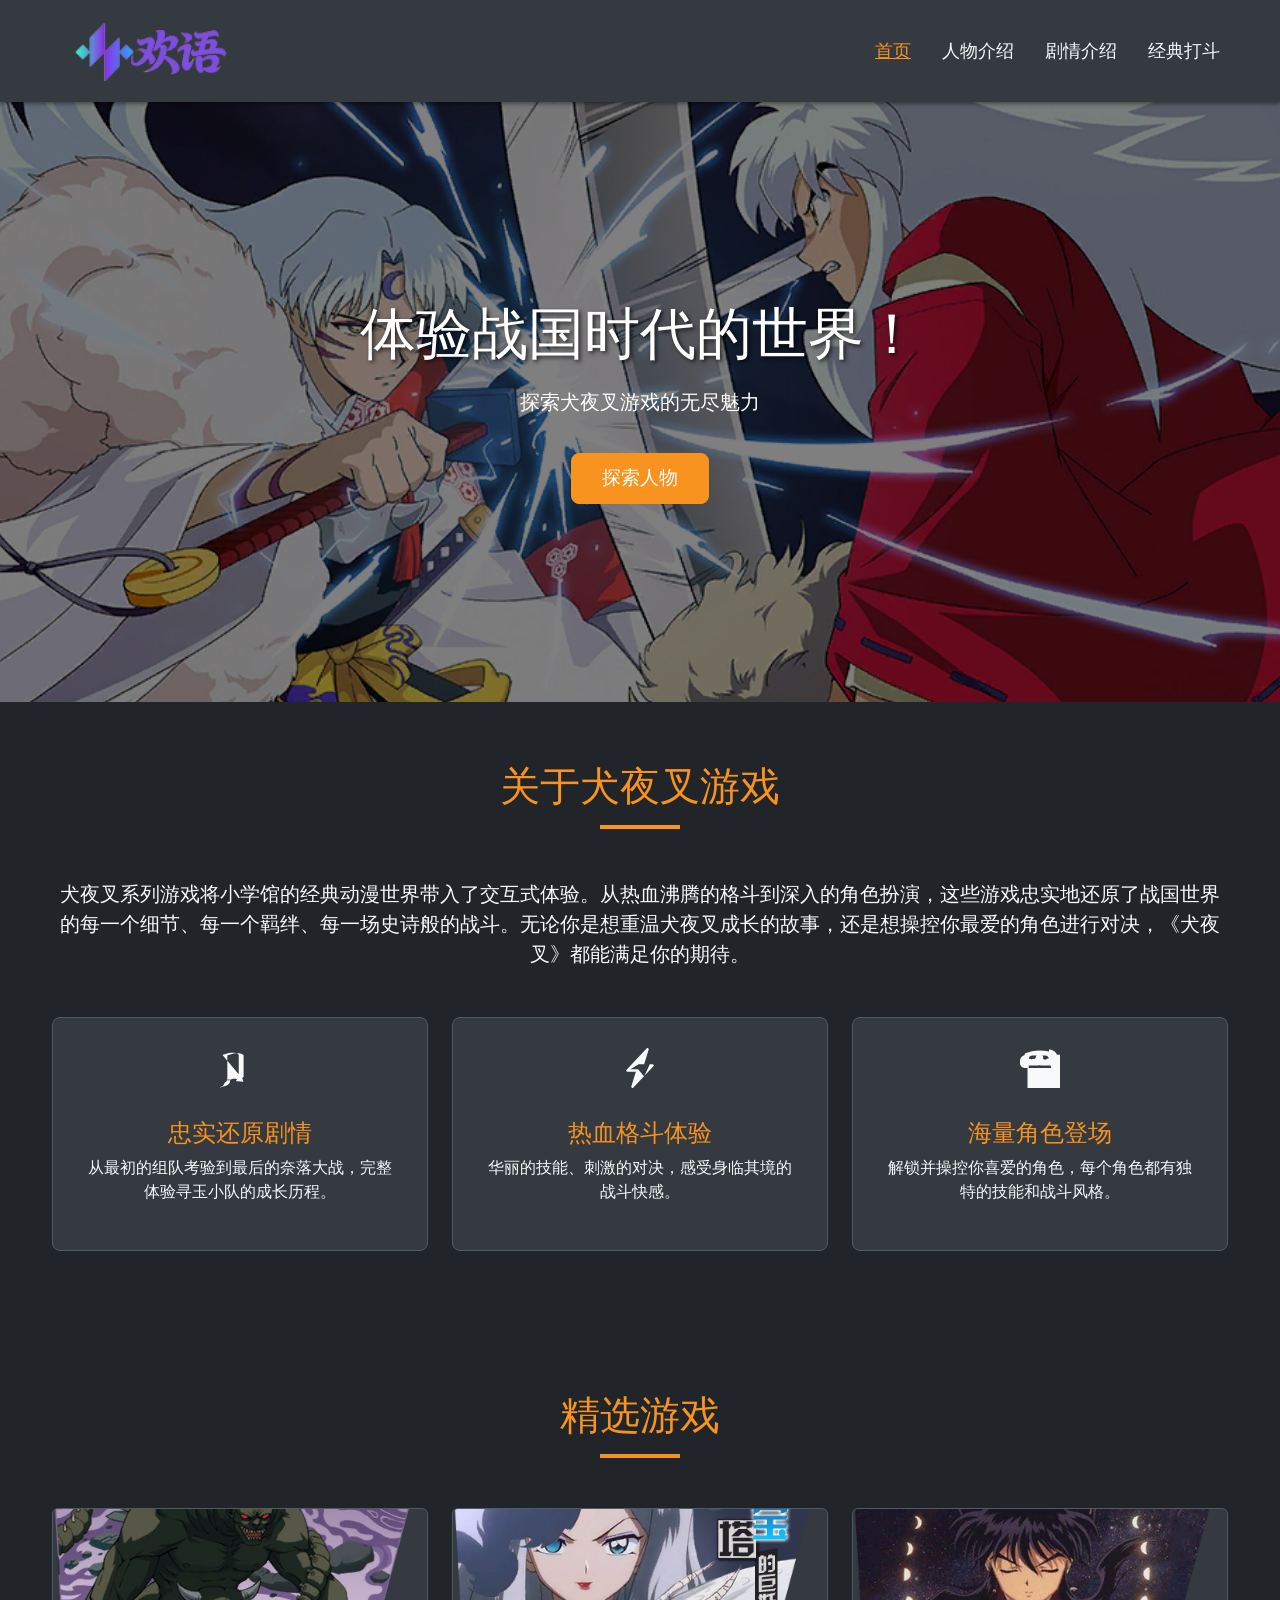
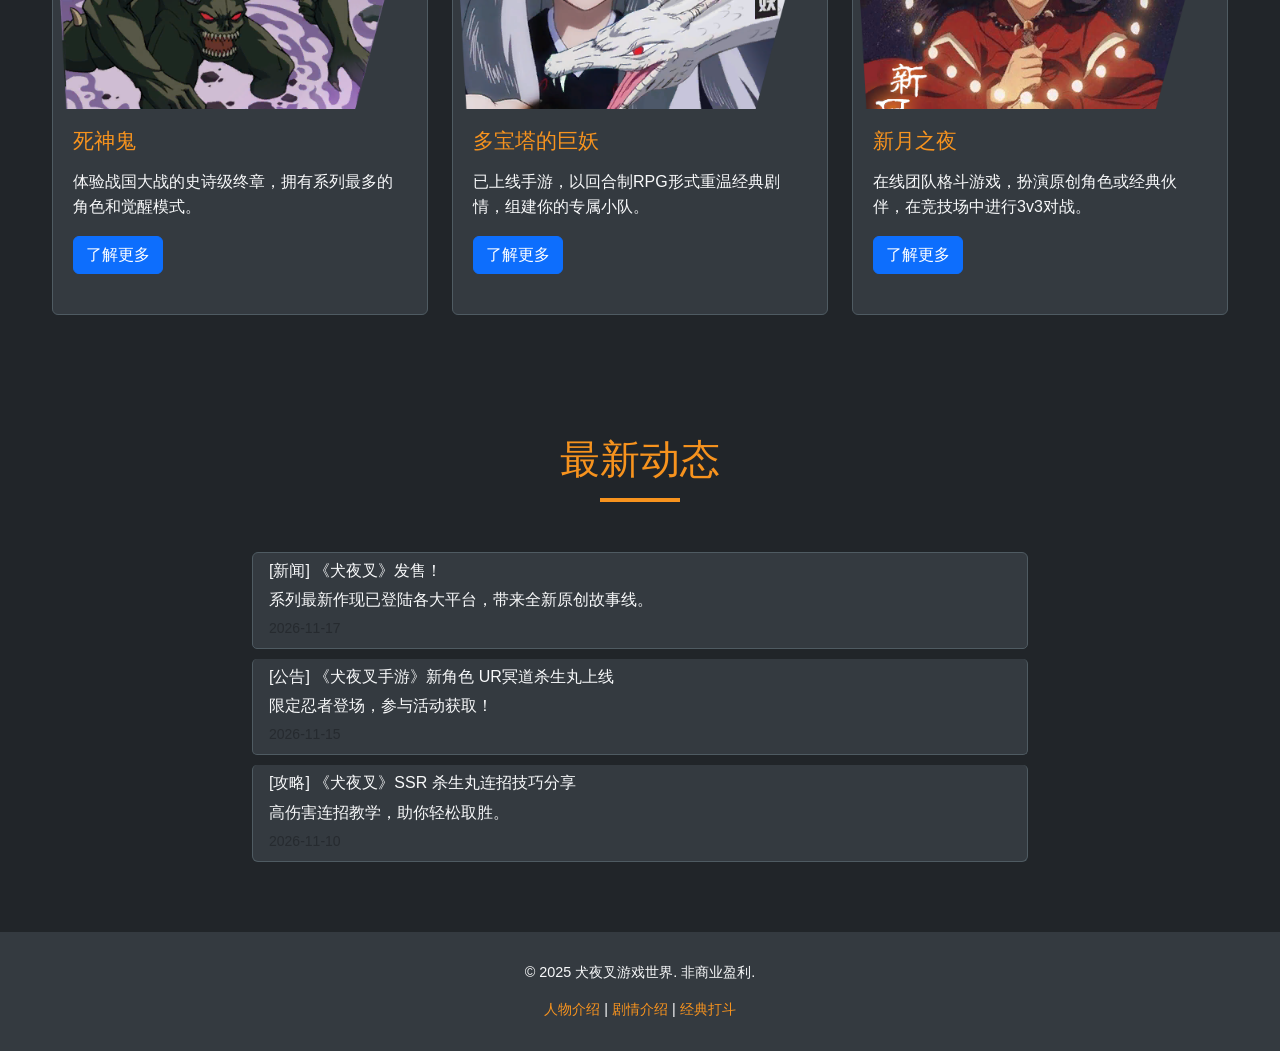
==== index.html @ 081df23e "Add files via upload" ====
<!DOCTYPE html>
<html lang="zh-CN">
<head>
    <meta charset="UTF-8">
    <meta name="viewport" content="width=device-width, initial-scale=1.0">
    <title>犬夜叉游戏世界 - 首页</title>
	<meta name="keywords" content="欢语">
	<meta name="description" content="《犬夜叉》官网">
	<link rel="shortcut icon" href="img/CheerSay.ico">
    <!-- 外部库 CSS -->
    <link href="https://cdn.jsdelivr.net/npm/bootstrap@5.3.0/dist/css/bootstrap.min.css" rel="stylesheet">
    <link href="https://unpkg.com/aos@2.3.1/dist/aos.css" rel="stylesheet">
    <!-- 自定义 CSS -->
    <link rel="stylesheet" href="css/style.css">
</head>
<body>
   
    <nav class="navbar navbar-expand-lg sticky-top">
        <div class="container">
            <a class="navbar-brand" href="index.html">
                 <img src="img/logo.png" alt="Inluyasha Logo">
            </a>
            <button class="navbar-toggler" type="button" data-bs-toggle="collapse" data-bs-target="#navbarNav" aria-controls="navbarNav" aria-expanded="false" aria-label="Toggle navigation">
                <span class="navbar-toggler-icon"></span>
            </button>
            <div class="collapse navbar-collapse" id="navbarNav">
                <ul class="navbar-nav ms-auto">
                    <li class="nav-item">
                        <a class="nav-link active" aria-current="page" href="index.html">首页</a>
                    </li>
                    <li class="nav-item">
                        <a class="nav-link" href="characters.html">人物介绍</a>
                    </li>
                    <li class="nav-item">
                        <a class="nav-link" href="story.html">剧情介绍</a>
                    </li>
                    <li class="nav-item">
                        <a class="nav-link" href="fights.html">经典打斗</a>
                    </li>
                </ul>
            </div>
        </div>
    </nav>
 
    <section class="hero-section" >
        <div class="hero-content" data-aos="fade-up" >
            <h1>体验战国时代的世界！</h1>
            <p class="lead">探索犬夜叉游戏的无尽魅力</p>
            <a href="characters.html" class="btn btn-primary btn-lg">探索人物</a>
        </div>
    </section>
 
    <section class="section" data-aos="fade-up">
        <div class="container">
            <h2 class="section-title">关于犬夜叉游戏</h2>
            <p class="text-center fs-5 mb-5">
                犬夜叉系列游戏将小学馆的经典动漫世界带入了交互式体验。从热血沸腾的格斗到深入的角色扮演，这些游戏忠实地还原了战国世界的每一个细节、每一个羁绊、每一场史诗般的战斗。无论你是想重温犬夜叉成长的故事，还是想操控你最爱的角色进行对决，《犬夜叉》都能满足你的期待。
            </p>
 
            <div class="row text-center">
                <div class="col-md-4" data-aos="zoom-in" data-aos-delay="100">
                    <div class="feature-box">
                        <svg xmlns="http://www.w3.org/2000/svg" width="40" height="40" fill="currentColor" class="bi bi-book mb-3" viewBox="0 0 16 16">
                            <path d="M1 2.828c.885-.37 2.154-.769 3.388-.893 1.33-.134 2.458.063 3.112.752v9.746c-.935-.53-2.12-.603-3.213-.493-1.18.12-.237.78-.237.78-.035 1.09-.141 1.58-1.054 2.114-.838.405-2.39.87-3.684 1.05.7-.323 1.809-.547 2.133-1.1.32-.55.42-.96.647-1.112a3.12 3.12 0 0 1 .503-.33c1.12-.493 1.885-.834 2.539-1.024v-.425c.165.047.331.095.499.143.649.18 1.664.515 2.842.815l.77-.25zm2.082 9.73c-.232-.066-1.046-.27-.91-.27 1.07 0 1.134.662 1.134.662-.083.1-.2.16-.305.2-.12.04-.265.05-.395.05zm5.858-.242c-.405-.033-1.072-.212-1.683-.381l-.77.25-.167.059c1.443.355 2.494.084 3.112-.752V2.9c-.664-.689-1.782-.886-3.112-.752-1.234.124-2.503.523-3.388.893v9.746c.935-.53 2.12-.603 3.213-.493 1.18.12.237.78.237.78.083.1.2.16.305.2.12.04.265.05.395.05.704.082 1.448.138 2.3.141z"/>
                        </svg>
                        <h4>忠实还原剧情</h4>
                        <p>从最初的组队考验到最后的奈落大战，完整体验寻玉小队的成长历程。</p>
                    </div>
                </div>
                <div class="col-md-4" data-aos="zoom-in" data-aos-delay="200">
                    <div class="feature-box">
                         <svg xmlns="http://www.w3.org/2000/svg" width="40" height="40" fill="currentColor" class="bi bi-lightning-charge mb-3" viewBox="0 0 16 16">
                             <path d="M11.251.068a.5.5 0 0 1 .227.58L9.677 6.5H13a.5.5 0 0 1 .364.843l-8 8.5a.5.5 0 0 1-.842-.49L6.323 9.5H3a.5.5 0 0 1-.364-.843l8-8.5a.5.5 0 0 1 .615-.09zM4.157 8.5H7a.5.5 0 0 1 .354.146L9.644 11.35 11.906 6.5H8a.5.5 0 0 1-.354-.146L4.157 8.5z"/>
                         </svg>
                        <h4>热血格斗体验</h4>
                        <p>华丽的技能、刺激的对决，感受身临其境的战斗快感。</p>
                    </div>
                </div>
                <div class="col-md-4" data-aos="zoom-in" data-aos-delay="300">
                    <div class="feature-box">
                        <svg xmlns="http://www.w3.org/2000/svg" width="40" height="40" fill="currentColor" class="bi bi-people mb-3" viewBox="0 0 16 16">
                             <path d="M15 14s1 0 1-1-1-4-5-4-5 3-5 4 1 1 1 1zm-7.978-1A.261.261 0 0 1 7 12.996c.001-.246.154-.9-.414-1.433C6.42 10.45 6.956 10 8 10s1.58.45 1.982 1.563c-.568.533-.414 1.187-.414 1.433-.001.016.01.037.017.049a.271.271 0 0 1-.014.058l-.002.002-.001.006-.004.015-.018.031c-.14.208-.29.59-.29.988l.002.013a.17.17 0 0 0 .016.019 2 2 0 0 1-.248.636zM9.282 4a1.5 1.5 0 1 1-3 0 1.5 1.5 0 0 1 3 0"/>
                             <path d="M13.968 2.672a.25.25 0 0 0-.193-.541C12.3 1.414 10.17 1 8 1c-2.17 0-4.3.414-5.775 1.131a.25.25 0 0 0-.193.541C.878 3.023 0 3.922 0 5v1c0 1.1.9 2 2 2h1v9a1 1 0 0 0 1 1h12a1 1 0 0 0 1-1V8h1c1.1 0 2-.9 2-2V5c0-1.078-.878-1.977-2.032-2.328M11.614 4.599a.5.5 0 0 0-.91-.132A2.49 2.49 0 0 1 8 3.5c-.966 0-1.8.424-2.304 1.017a.5.5 0 0 0-.91.132A3.5 3.5 0 0 0 1 5.02V6c0 .55.45 1 1 1h4.916q.802-.11 1.666 0H14c.55 0 1-.45 1-1V5.02a3.5 3.5 0 0 0-3.386-4.421ZM12.5 8h-9V4.5a1.5 1.5 0 0 1 1.5-1.5h5a1.5 1.5 0 0 1 1.5 1.5z"/>
                         </svg>
                        <h4>海量角色登场</h4>
                        <p>解锁并操控你喜爱的角色，每个角色都有独特的技能和战斗风格。</p>
                    </div>
                </div>
            </div>
        </div>
    </section>
 
    <section class="section bg-dark" data-aos="fade-up">
        <div class="container">
            <h2 class="section-title">精选游戏</h2>
            <div class="row row-cols-1 row-cols-md-2 row-cols-lg-3 g-4">
                <div class="col" data-aos="zoom-in-up">
                    <div class="card h-100">
                        <img src="img/FBsoul_img2.png" class="card-img-top" alt="犬夜叉">
                        <div class="card-body">
                            <h5 class="card-title">死神鬼</h5>
                            <p class="card-text">体验战国大战的史诗级终章，拥有系列最多的角色和觉醒模式。</p>
                            <a href="#" class="btn btn-primary">了解更多</a>
                        </div>
                    </div>
                </div>
                <div class="col" data-aos="zoom-in-up" data-aos-delay="100">
                    <div class="card h-100">
                        <img src="img/FBsoul_img5.png" class="card-img-top" alt="犬夜叉">
                        <div class="card-body">
                            <h5 class="card-title">多宝塔的巨妖</h5>
                            <p class="card-text">已上线手游，以回合制RPG形式重温经典剧情，组建你的专属小队。</p>
                            <a href="#" class="btn btn-primary">了解更多</a>
                        </div>
                    </div>
                </div>
                <div class="col" data-aos="zoom-in-up" data-aos-delay="200">
                    <div class="card h-100">
                         <img src="img/FBsoul_img6.png" class="card-img-top" alt="Inluyasha: 犬夜叉">
                        <div class="card-body">
                            <h5 class="card-title">新月之夜</h5>
                            <p class="card-text">在线团队格斗游戏，扮演原创角色或经典伙伴，在竞技场中进行3v3对战。</p>
                            <a href="#" class="btn btn-primary">了解更多</a>
                        </div>
                    </div>
                </div>
                 </div>
        </div>
    </section>
 
     <section class="section" data-aos="fade-up">
        <div class="container">
            <h2 class="section-title">最新动态</h2>
            <div class="row justify-content-center">
                <div class="col-lg-8">
                     <div class="list-group">
                         <div class="list-group-item" data-aos="fade-right">
                             <a href="#">
                                 <h6>[新闻] 《犬夜叉》发售！</h6>
                                 <p class="mb-1">系列最新作现已登陆各大平台，带来全新原创故事线。</p>
                                 <small class="text-muted">2026-11-17</small>
                             </a>
                         </div>
                         <div class="list-group-item" data-aos="fade-right" data-aos-delay="100">
                             <a href="#">
                                 <h6>[公告] 《犬夜叉手游》新角色 UR冥道杀生丸上线</h6>
                                 <p class="mb-1">限定忍者登场，参与活动获取！</p>
                                 <small class="text-muted">2026-11-15</small>
                             </a>
                         </div>
                          <div class="list-group-item" data-aos="fade-right" data-aos-delay="200">
                             <a href="#">
                                 <h6>[攻略] 《犬夜叉》SSR 杀生丸连招技巧分享</h6>
                                 <p class="mb-1">高伤害连招教学，助你轻松取胜。</p>
                                 <small class="text-muted">2026-11-10</small>
                             </a>
                         </div>
                         </div>
                </div>
            </div>
        </div>
    </section>
 
 
    <footer>
        <div class="container">
            <p>&copy; 2025 犬夜叉游戏世界. 非商业盈利.</p>
            <div>
                 <a href="characters.html">人物介绍</a> |
                 <a href="story.html">剧情介绍</a> |
                 <a href="fights.html">经典打斗</a>
            </div>
        </div>
    </footer>
 
    <!-- 外部库 JS -->
    <script src="https://cdn.jsdelivr.net/npm/bootstrap@5.3.0/dist/js/bootstrap.bundle.min.js"></script>
    <script src="https://unpkg.com/aos@2.3.1/dist/aos.js"></script>
    <!-- 自定义 JS -->
	<script src="js/anti-devtools.js"></script>
    <script src="js/script.js"></script>
</body>
</html>
---- css/style.css ----
:root {
    --primary-color: #f7931e; /* Naruto Orange */
    --secondary-color: #343a40; /* Dark Grey */
    --dark-bg: #212529; /* Very Dark Grey */
    --light-text: #f8f9fa; /* Light Grey */
    --card-bg: #343a40; /* Slightly lighter card background */
    --card-border: #4f5b62; /* Card border color */
    --section-padding: 60px 0;
}

body {
    font-family: -apple-system, BlinkMacSystemFont, "Segoe UI", Roboto, "Helvetica Neue", Arial, sans-serif, "Apple Color Emoji", "Segoe UI Emoji", "Segoe UI Symbol";
    background-color: var(--dark-bg);
    color: var(--light-text);
}

/* Header/Navbar Styling - Similar to Don't Starve Wiki */
.navbar {
   background-color: var(--secondary-color);
    padding: 1rem 0;
   box-shadow: 0 2px 4px rgba(0, 0, 0, 0.4);
/*  background:  linear-gradient(to right, #ff00cc, #3333ff);; */
} 

.navbar-brand {
    color: var(--primary-color) !important;
    font-size: 1.8rem;
    font-weight: bold;
    display: flex;
    align-items: center;
}

.navbar-brand img {
    height: 60px; /* Adjust logo height */
     margin-right: 10px;
}

.navbar-nav .nav-link {
    color: var(--light-text) !important;
    margin-left: 15px;
    font-size: 1.1rem;
    transition: color 0.3s ease;
}

.navbar-nav .nav-link:hover,
.navbar-nav .nav-link.active {
    color: var(--primary-color) !important;
    text-decoration: underline;
}

/* Hero Section with Parallax */
.hero-section {
    position: relative;
    height: 600px; /* Adjust height as needed */
    background: url('../img/picture_51.png') no-repeat center center;
    background-size: cover;
    background-attachment: fixed; /* Parallax effect */
    color: white;
    display: flex;
    align-items: center;
    justify-content: center;
    text-align: center;
    /* Overlay for better text readability */
	}
.hero-section::before {
    content: "";
    position: absolute;
    top: 0;
    left: 0;
    right: 0;
    bottom: 0;
    background-color: rgba(0, 0, 0, 0.5); /* Dark overlay */
}

.hero-content {
    position: relative; /* Ensure content is above overlay */
    z-index: 1;
}

.hero-content h1 {
    font-size: 3.5rem;
    margin-bottom: 20px;
    text-shadow: 2px 2px 4px rgba(0, 0, 0, 0.7);
}

.hero-content .btn-primary {
    background-color: var(--primary-color);
    border-color: var(--primary-color);
    font-size: 1.2rem;
    padding: 10px 30px;
    margin-top: 20px;
    transition: background-color 0.3s ease;
}

.hero-content .btn-primary:hover {
    background-color: #e0831c; /* Slightly darker orange */
    border-color: #e0831c;
}

/* Section Styling */
.section {
    padding: var(--section-padding);
    background-color: var(--dark-bg); /* Ensure consistent background */
}

.section-title {
    color: var(--primary-color);
    text-align: center;
    margin-bottom: 50px;
    font-size: 2.5rem;
    position: relative;
}
.section-title::after {
    content: '';
    display: block;
    width: 80px;
    height: 4px;
    background-color: var(--primary-color);
    margin: 15px auto 0;
}

/* Card Styling - Similar to Wiki Info Boxes/Items */
.card {
    background-color: var(--card-bg);
    border: 1px solid var(--card-border);
    color: var(--light-text);
    margin-bottom: 20px;
    transition: transform 0.3s ease, box-shadow 0.3s ease;
}

.card:hover {
     transform: translateY(-5px);
     box-shadow: 0 8px 16px rgba(0, 0, 0, 0.5);
}

.card-img-top {
    width: 100%;
    height: 200px; /* Fixed height for images */
    object-fit: cover; /* Crop and cover the area */
    object-position: center; /* Center the image */
}

.card-body {
    padding: 20px;
}

.card-title {
    color: var(--primary-color);
    font-size: 1.3rem;
    margin-bottom: 15px;
}

.card-text {
    font-size: 1rem;
    line-height: 1.6;
}

/* Feature Boxes (using Cards or custom layout) */
.feature-box {
     text-align: center;
     padding: 30px;
     background-color: var(--card-bg);
     border: 1px solid var(--card-border);
     margin-bottom: 20px;
     border-radius: 8px;
     transition: transform 0.3s ease, box-shadow 0.3s ease;
}
.feature-box:hover {
      transform: translateY(-5px);
      box-shadow: 0 8px 16px rgba(0, 0, 0, 0.5);
 }

.feature-box h4 {
    color: var(--primary-color);
    margin-top: 15px;
}

/* News/Updates List (using List Group) */
.list-group {
     background-color: transparent;
}
.list-group-item {
     background-color: var(--card-bg);
     border: 1px solid var(--card-border);
     color: var(--light-text);
     margin-bottom: 10px;
     border-radius: 5px;
     transition: background-color 0.3s ease;
}
.list-group-item:hover {
     background-color: #495057; /* Darken on hover */
}

.list-group-item a {
    color: var(--light-text);
    text-decoration: none;
    display: block;
}
.list-group-item a:hover {
     color: var(--primary-color);
}

/* Footer Styling */
footer {
    background-color: var(--secondary-color);
    color: var(--light-text);
    text-align: center;
    padding: 30px 0;
    font-size: 0.9rem;
}
footer a {
    color: var(--primary-color);
    text-decoration: none;
}
footer a:hover {
      text-decoration: underline;
}

/* Custom adjustments for responsiveness and spacing */
.container {
    max-width: 1200px; /* Adjust max-width for larger screens */
}

/* AOS animation adjustments (optional) */
[data-aos] {
    opacity: 0;
    transition-property: opacity, transform;
}

[data-aos].aos-animate {
    opacity: 1;
}
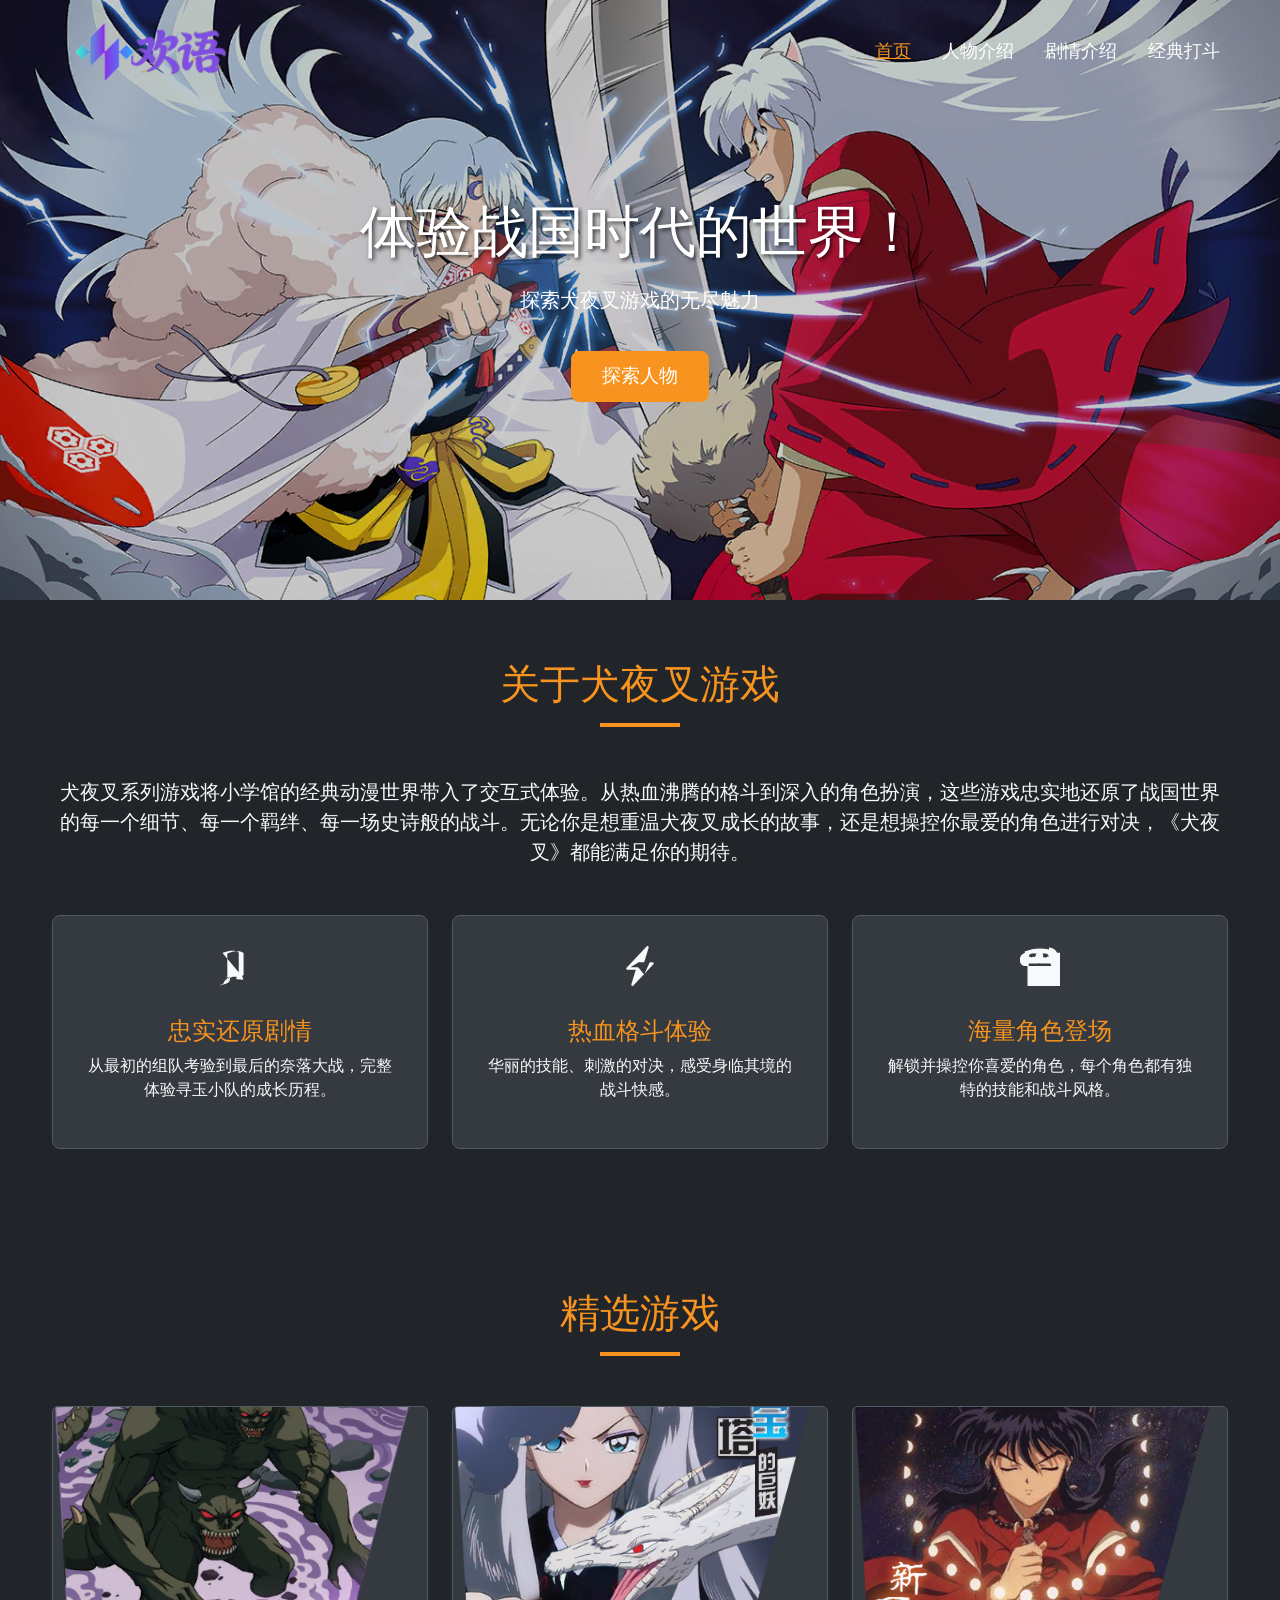
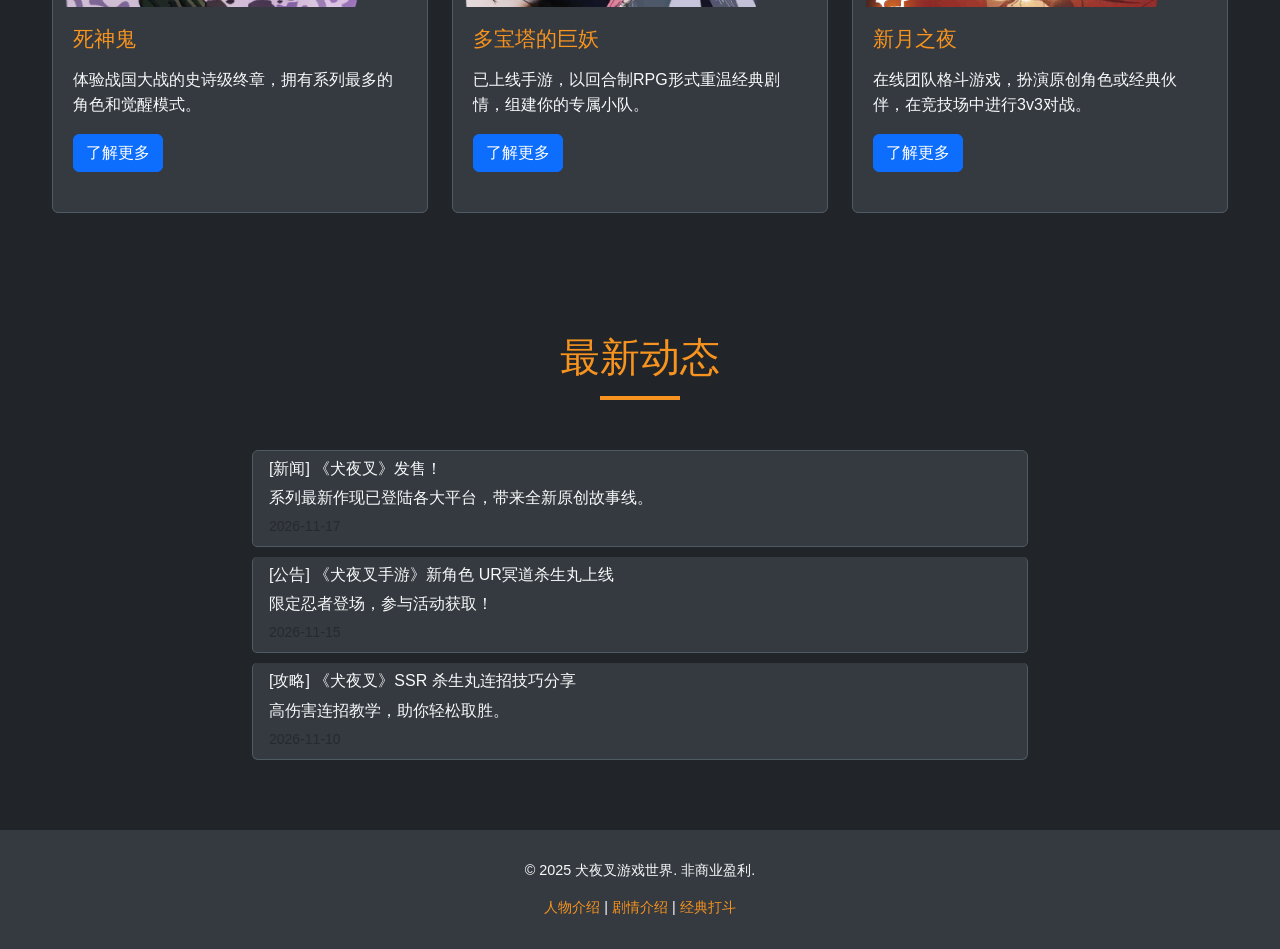
==== commit 8fe31297: "Add files via upload" ====
--- a/index.html
+++ b/index.html
@@ -15,7 +15,7 @@
 </head>
 <body>
    
-    <nav class="navbar navbar-expand-lg sticky-top">
+    <nav class="navbar navbar-expand-lg">
         <div class="container">
             <a class="navbar-brand" href="index.html">
                  <img src="img/logo.png" alt="Inluyasha Logo">
@@ -42,13 +42,27 @@
         </div>
     </nav>
  
-    <section class="hero-section" >
-        <div class="hero-content" data-aos="fade-up" >
-            <h1>体验战国时代的世界！</h1>
-            <p class="lead">探索犬夜叉游戏的无尽魅力</p>
-            <a href="characters.html" class="btn btn-primary btn-lg">探索人物</a>
-        </div>
-    </section>
+ <section class="hero-section">
+   <!-- 视频背景（懒加载版本） -->
+   <video 
+     class="hero-video"
+     src="video/mainVideo.mp4"  
+     poster="img/picture_51.png" 
+     autoplay 
+     muted 
+     loop 
+     playsinline
+     preload="none"  
+     loading="lazy"  
+     id="lazy-video"  
+   ></video>
+ 
+   <div class="hero-content" data-aos="fade-up">
+     <h1>体验战国时代的世界！</h1>
+     <p class="lead">探索犬夜叉游戏的无尽魅力</p>
+     <a href="characters.html" class="btn btn-primary btn-lg">探索人物</a>
+   </div>
+ </section>
  
     <section class="section" data-aos="fade-up">
         <div class="container">
--- a/css/style.css
+++ b/css/style.css
@@ -14,29 +14,27 @@
     color: var(--light-text);
 }
 
-/* Header/Navbar Styling - Similar to Don't Starve Wiki */
+/* Header/Navbar Styling - Transparent */
 .navbar {
-   background-color: var(--secondary-color);
+    background-color: transparent; /* 背景透明 */
     padding: 1rem 0;
-   box-shadow: 0 2px 4px rgba(0, 0, 0, 0.4);
-/*  background:  linear-gradient(to right, #ff00cc, #3333ff);; */
-} 
+    box-shadow: none; /* 移除阴影，让它更通透 */
+    position: absolute; /* 让导航栏悬浮在视频上方 */
+    width: 100%; /* 占满宽度 */
+    top: 0; /* 固定在顶部 */
+    z-index: 10; /* 确保导航栏在视频上方 */
+}
 
 .navbar-brand {
-    color: var(--primary-color) !important;
+    color: #ffffff !important; /* 白色Logo文字 */
     font-size: 1.8rem;
     font-weight: bold;
     display: flex;
     align-items: center;
 }
 
-.navbar-brand img {
-    height: 60px; /* Adjust logo height */
-     margin-right: 10px;
-}
-
 .navbar-nav .nav-link {
-    color: var(--light-text) !important;
+    color: #ffffff !important; /* 白色导航链接 */
     margin-left: 15px;
     font-size: 1.1rem;
     transition: color 0.3s ease;
@@ -44,24 +42,40 @@
 
 .navbar-nav .nav-link:hover,
 .navbar-nav .nav-link.active {
-    color: var(--primary-color) !important;
+    color: var(--primary-color) !important; /* 悬停时变回橙色 */
     text-decoration: underline;
 }
 
-/* Hero Section with Parallax */
+.navbar-brand img {
+    height: 60px; /* Adjust logo height */
+    margin-right: 10px;
+}
+
+/* Hero Section with Video Background */
 .hero-section {
     position: relative;
-    height: 600px; /* Adjust height as needed */
-    background: url('../img/picture_51.png') no-repeat center center;
-    background-size: cover;
-    background-attachment: fixed; /* Parallax effect */
+    height: 600px; /* 固定 hero 区域高度 */
     color: white;
     display: flex;
     align-items: center;
     justify-content: center;
     text-align: center;
-    /* Overlay for better text readability */
-	}
+    overflow: hidden; /* 防止视频超出 hero 区域 */
+    z-index: 1;
+}
+
+/* 视频背景样式 - 仅填充 hero 区域，不跟随滚动 */
+.hero-video {
+    position: absolute; /* 相对于 hero-section 定位，而非整个页面 */
+    top: 0;
+    left: 0;
+    width: 100%;
+    height: 100%;
+    object-fit: cover; /* 视频铺满 hero 区域，保持比例 */
+    z-index: 0; /* 视频在 hero 区域最底层 */
+}
+
+/* 半透明遮罩 - 保证文字清晰可见 */
 .hero-section::before {
     content: "";
     position: absolute;
@@ -69,12 +83,14 @@
     left: 0;
     right: 0;
     bottom: 0;
-    background-color: rgba(0, 0, 0, 0.5); /* Dark overlay */
-}
-
+    background-color: rgba(0, 0, 0, 0.2); /* 调整透明度 */
+    z-index: 1; /* 遮罩在视频上，文字下 */
+}
+
+/* 确保文字内容在最上层 */
 .hero-content {
-    position: relative; /* Ensure content is above overlay */
-    z-index: 1;
+    position: relative;
+    z-index: 2;
 }
 
 .hero-content h1 {
@@ -129,8 +145,8 @@
 }
 
 .card:hover {
-     transform: translateY(-5px);
-     box-shadow: 0 8px 16px rgba(0, 0, 0, 0.5);
+    transform: translateY(-5px);
+    box-shadow: 0 8px 16px rgba(0, 0, 0, 0.5);
 }
 
 .card-img-top {
@@ -157,18 +173,18 @@
 
 /* Feature Boxes (using Cards or custom layout) */
 .feature-box {
-     text-align: center;
-     padding: 30px;
-     background-color: var(--card-bg);
-     border: 1px solid var(--card-border);
-     margin-bottom: 20px;
-     border-radius: 8px;
-     transition: transform 0.3s ease, box-shadow 0.3s ease;
+    text-align: center;
+    padding: 30px;
+    background-color: var(--card-bg);
+    border: 1px solid var(--card-border);
+    margin-bottom: 20px;
+    border-radius: 8px;
+    transition: transform 0.3s ease, box-shadow 0.3s ease;
 }
 .feature-box:hover {
-      transform: translateY(-5px);
-      box-shadow: 0 8px 16px rgba(0, 0, 0, 0.5);
- }
+    transform: translateY(-5px);
+    box-shadow: 0 8px 16px rgba(0, 0, 0, 0.5);
+}
 
 .feature-box h4 {
     color: var(--primary-color);
@@ -177,18 +193,18 @@
 
 /* News/Updates List (using List Group) */
 .list-group {
-     background-color: transparent;
+    background-color: transparent;
 }
 .list-group-item {
-     background-color: var(--card-bg);
-     border: 1px solid var(--card-border);
-     color: var(--light-text);
-     margin-bottom: 10px;
-     border-radius: 5px;
-     transition: background-color 0.3s ease;
+    background-color: var(--card-bg);
+    border: 1px solid var(--card-border);
+    color: var(--light-text);
+    margin-bottom: 10px;
+    border-radius: 5px;
+    transition: background-color 0.3s ease;
 }
 .list-group-item:hover {
-     background-color: #495057; /* Darken on hover */
+    background-color: #495057; /* Darken on hover */
 }
 
 .list-group-item a {
@@ -197,7 +213,7 @@
     display: block;
 }
 .list-group-item a:hover {
-     color: var(--primary-color);
+    color: var(--primary-color);
 }
 
 /* Footer Styling */
@@ -213,14 +229,57 @@
     text-decoration: none;
 }
 footer a:hover {
-      text-decoration: underline;
+    text-decoration: underline;
 }
 
 /* Custom adjustments for responsiveness and spacing */
 .container {
     max-width: 1200px; /* Adjust max-width for larger screens */
 }
-
+/* 自定义弹窗样式 */
+.custom-overlay {
+    position: fixed;
+    top: 0;
+    left: 0;
+    width: 100vw;
+    height: 100vh;
+    background-color: rgba(0, 0, 0, 0.7); /* 半透明黑色遮罩 */
+    z-index: 9999; /* 确保弹窗在最顶层 */
+}
+
+.custom-alert {
+    position: fixed;
+    top: 50%;
+    left: 50%;
+    transform: translate(-50%, -50%);
+    background-color: #ffffff; /* 改为白色背景 */
+    border: 1px solid #e0e0e0;
+    border-radius: 12px;
+    padding: 30px 40px;
+    min-width: 300px;
+    max-width: 500px;
+    text-align: center;
+    font-size: 1.1rem;
+    color: #333333; /* 改为深灰色文字，确保清晰 */
+    z-index: 10000; /* 比遮罩层高 */
+    box-shadow: 0 4px 20px rgba(0, 0, 0, 0.2);
+}
+
+.alert-confirm-btn {
+    margin-top: 20px;
+    padding: 8px 25px;
+    background-color: #007bff; /* 蓝色按钮，更醒目 */
+    color: white;
+    border: none;
+    border-radius: 6px;
+    font-size: 1rem;
+    cursor: pointer;
+    transition: background-color 0.3s ease;
+}
+
+.alert-confirm-btn:hover {
+    background-color: #0056b3; /* 深蓝色 hover 效果 */
+}
 /* AOS animation adjustments (optional) */
 [data-aos] {
     opacity: 0;
